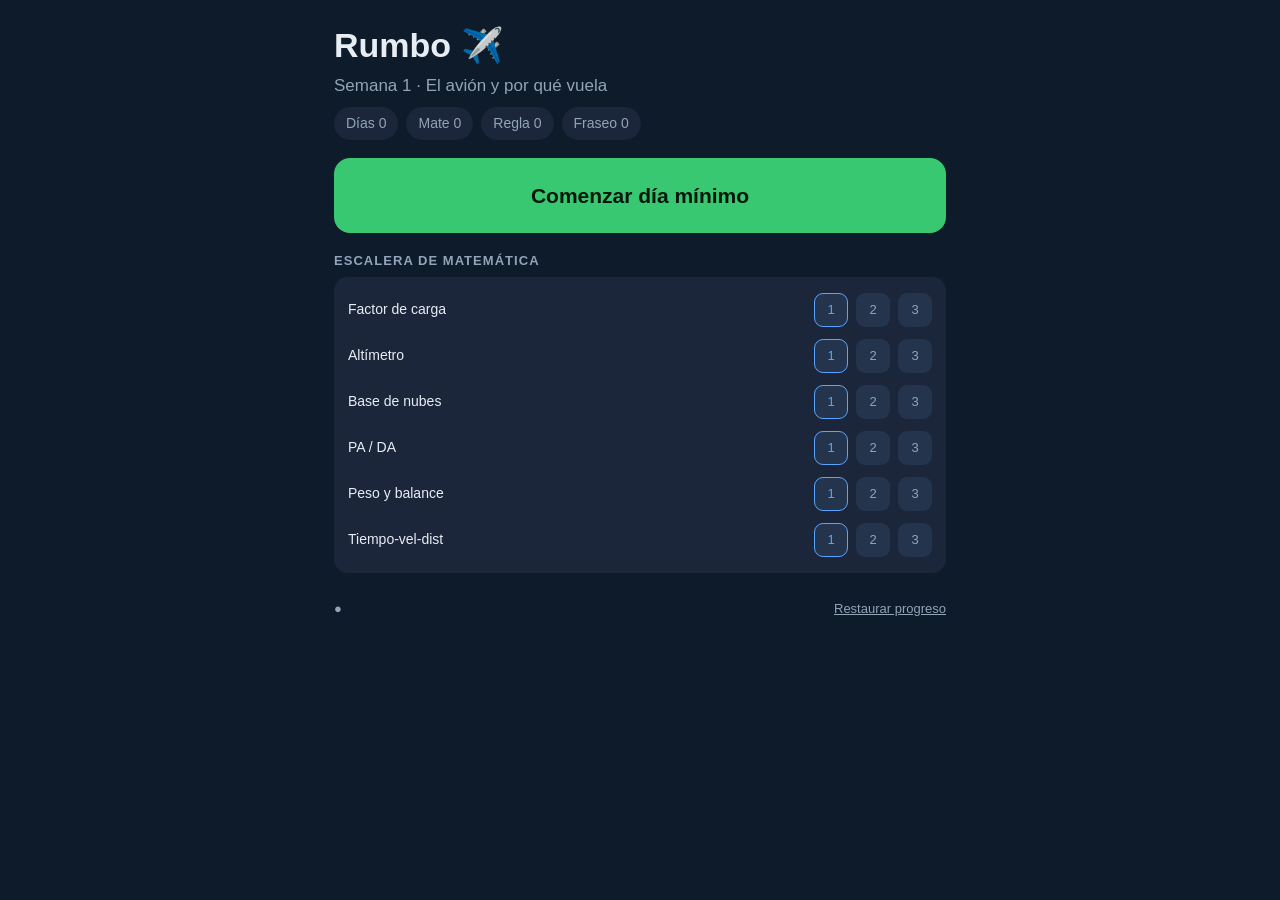
==== index.html @ 75bb9c8a "Add Rumbo v1 app implementation (deployed 2026-07-04) Co-Authored-By: Claude Fable 5 <noreply@anthro" ====
<!DOCTYPE html>
<html lang="es">
<head>
  <meta charset="utf-8">
  <meta name="viewport" content="width=device-width, initial-scale=1, viewport-fit=cover">
  <meta name="theme-color" content="#0d1b2a">
  <title>Rumbo — DGAC PPL</title>
  <link rel="manifest" href="manifest.webmanifest">
  <link rel="stylesheet" href="src/css/app.css">
  <link rel="apple-touch-icon" href="icons/icon-192.png">
</head>
<body>
  <div id="sync-banner" class="banner hidden"></div>
  <main id="app">
    <div class="card center"><p>Cargando…</p></div>
  </main>
  <script type="module" src="src/js/main.js"></script>
</body>
</html>
---- src/css/app.css ----
/* Rumbo — móvil primero, táctil, alto contraste, cero distracción (SPEC §8). */

:root {
  --bg: #0d1b2a;
  --panel: #1b263b;
  --panel-2: #24344d;
  --text: #e8edf4;
  --muted: #93a3b8;
  --accent: #57a5ff;
  --ok: #37c871;
  --bad: #ff5d5d;
  --warn: #ffb84d;
}

* { box-sizing: border-box; }
html, body { margin: 0; padding: 0; }
body {
  background: var(--bg);
  color: var(--text);
  font: 17px/1.5 -apple-system, "Segoe UI", Roboto, sans-serif;
  -webkit-tap-highlight-color: transparent;
}

#app { max-width: 640px; margin: 0 auto; padding: 12px 14px 40px; }

/* ---- banner de sync (§8: fallar fuerte, nunca en silencio) ---- */
.banner { position: sticky; top: 0; z-index: 10; display: flex; gap: 10px; align-items: center; justify-content: center; padding: 10px 14px; font-size: 14px; }
.banner.hidden { display: none; }
.banner.expired { background: var(--warn); color: #201500; }
.banner.offline { background: var(--panel-2); color: var(--muted); }
.banner button { background: #201500; color: var(--warn); border: 0; border-radius: 8px; padding: 8px 12px; font-weight: 700; }

/* ---- tarjetas y bloques ---- */
.card { background: var(--panel); border-radius: 16px; padding: 18px; margin: 14px 0; }
.card.center, .center { text-align: center; }
.question { font-size: 19px; font-weight: 600; margin: 10px 0 16px; white-space: pre-wrap; }
.note { color: var(--muted); font-size: 14px; }
.missing { color: var(--warn); }
.figure { width: 100%; border-radius: 10px; background: #fff; margin-bottom: 10px; }
.progress-line { display: flex; justify-content: space-between; color: var(--muted); font-size: 13px; letter-spacing: .04em; }

button { font: inherit; cursor: pointer; }
.primary { display: block; width: 100%; margin-top: 14px; background: var(--accent); color: #051222; border: 0; border-radius: 12px; padding: 14px; font-size: 17px; font-weight: 700; }
.primary:disabled { opacity: .35; }
.ghost { display: block; width: 100%; margin-top: 10px; background: transparent; color: var(--accent); border: 1px solid var(--accent); border-radius: 12px; padding: 12px; }
.skip { background: transparent; border: 0; color: var(--muted); font-size: 13px; text-decoration: underline; }

.option { display: block; width: 100%; text-align: left; margin: 8px 0; padding: 14px 16px; border-radius: 12px; border: 1px solid var(--panel-2); background: var(--panel-2); color: var(--text); font-size: 16px; }
.option.big { padding: 18px 16px; font-size: 17px; }
.option.correct { background: var(--ok); border-color: var(--ok); color: #04170b; font-weight: 700; }
.option.wrong { background: var(--bad); border-color: var(--bad); color: #2b0505; }
.option:disabled { opacity: .95; }

.reveal { margin-top: 14px; border-top: 1px solid var(--panel-2); padding-top: 12px; }
.reason { background: var(--panel-2); border-radius: 10px; padding: 10px 12px; font-size: 15px; }
.worked { font-family: ui-monospace, monospace; font-size: 15px; color: var(--ok); }
.formula { font-family: ui-monospace, monospace; font-size: 14px; color: var(--muted); background: var(--panel-2); border-radius: 8px; padding: 8px 10px; }
.pageref { color: var(--muted); font-size: 13px; }

.math-input { width: 100%; margin-top: 10px; padding: 14px; font-size: 22px; border-radius: 12px; border: 1px solid var(--panel-2); background: var(--bg); color: var(--text); text-align: center; }
.recall-ta, .explain-input { width: 100%; margin-top: 8px; padding: 12px; font: inherit; border-radius: 10px; border: 1px solid var(--panel-2); background: var(--bg); color: var(--text); }

.timer { font: 700 34px/1 ui-monospace, monospace; text-align: center; margin: 12px 0; }
.timer.small { font-size: 16px; margin: 0; }
.timer.done { color: var(--warn); }

/* ---- corredor de sesión ---- */
.block-header { display: flex; align-items: center; gap: 10px; padding: 8px 2px; }
.block-title { flex: 1; font-size: 14px; color: var(--muted); }
.block-timer { font: 700 16px ui-monospace, monospace; color: var(--accent); }
.block-timer.over { color: var(--warn); }
.break { border: 1px dashed var(--muted); }

/* ---- ráfaga ---- */
.rapid.flash-ok { animation: flok .4s; }
.rapid.flash-bad { animation: flbad .4s; }
@keyframes flok { 0% { background: var(--ok); } 100% { background: var(--panel); } }
@keyframes flbad { 0% { background: var(--bad); } 100% { background: var(--panel); } }

/* ---- inicio ---- */
.home-header h1 { margin: 8px 0 2px; }
.week-line { color: var(--muted); margin-bottom: 8px; }
.chips { display: flex; gap: 8px; flex-wrap: wrap; }
.chip { background: var(--panel); border-radius: 999px; padding: 6px 12px; font-size: 14px; }
.chip.cold { color: var(--muted); }
.start-btn { display: block; width: 100%; margin: 18px 0; background: var(--ok); color: #04170b; border: 0; border-radius: 16px; padding: 22px; font-size: 21px; font-weight: 800; }
.section-title { margin: 18px 0 6px; color: var(--muted); font-size: 13px; text-transform: uppercase; letter-spacing: .08em; }
.tracker { background: var(--panel); border-radius: 14px; padding: 10px 14px; }
.tracker-row { display: flex; align-items: center; gap: 8px; padding: 6px 0; }
.tracker-label { flex: 1; font-size: 14px; }
.cell { width: 34px; height: 34px; display: grid; place-items: center; border-radius: 9px; background: var(--panel-2); color: var(--muted); font-size: 13px; }
.cell.done { background: var(--ok); color: #04170b; font-weight: 800; }
.cell.next { border: 1px solid var(--accent); color: var(--accent); }
.badge-listo { text-align: center; background: var(--ok); color: #04170b; font-weight: 800; border-radius: 12px; padding: 12px; margin: 10px 0; }
.home-footer { display: flex; justify-content: space-between; align-items: center; margin-top: 26px; font-size: 13px; }
.home-footer a { color: var(--muted); }
.offline-dot { color: var(--muted); }
.offline-dot.ready { color: var(--ok); }

.cat-table { width: 100%; border-collapse: collapse; margin: 12px 0; font-size: 13px; }
.cat-table td { padding: 6px 4px; border-bottom: 1px solid var(--panel-2); }
.checklist li { margin: 10px 0; }
.explain-box { background: var(--panel-2); border-radius: 10px; padding: 10px; margin-bottom: 10px; }
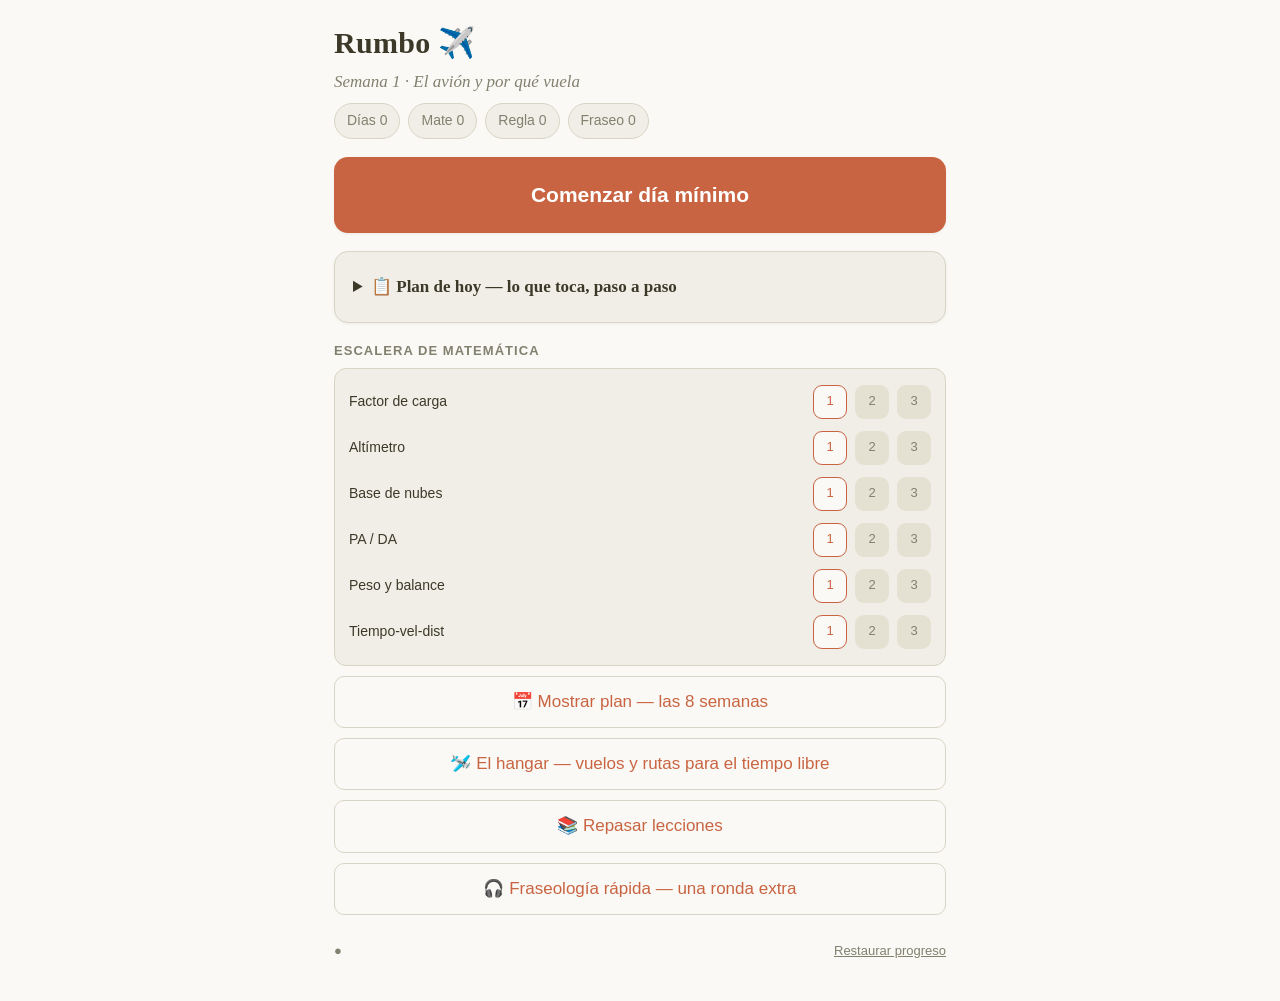
==== commit c609f838: "style: Claude design language — warm paper palette (light + warm dark), serif reading type, terracot" ====
--- a/index.html
+++ b/index.html
@@ -3,7 +3,8 @@
 <head>
   <meta charset="utf-8">
   <meta name="viewport" content="width=device-width, initial-scale=1, viewport-fit=cover">
-  <meta name="theme-color" content="#0d1b2a">
+  <meta name="theme-color" content="#faf9f5" media="(prefers-color-scheme: light)">
+  <meta name="theme-color" content="#262624" media="(prefers-color-scheme: dark)">
   <title>Rumbo — DGAC PPL</title>
   <link rel="manifest" href="manifest.webmanifest">
   <link rel="stylesheet" href="src/css/app.css">
--- a/src/css/app.css
+++ b/src/css/app.css
@@ -1,15 +1,48 @@
-/* Rumbo — móvil primero, táctil, alto contraste, cero distracción (SPEC §8). */
+/* Rumbo — móvil primero, táctil, cero distracción (SPEC §8).
+   Lenguaje visual Claude: papel cálido, acento terracota, serifa para leer.
+   Claro por defecto; oscuro cálido si el dispositivo lo pide. */
 
 :root {
-  --bg: #0d1b2a;
-  --panel: #1b263b;
-  --panel-2: #24344d;
-  --text: #e8edf4;
-  --muted: #93a3b8;
-  --accent: #57a5ff;
-  --ok: #37c871;
-  --bad: #ff5d5d;
-  --warn: #ffb84d;
+  --bg: #faf9f5;         /* crema papel */
+  --panel: #f0eee6;      /* tarjeta marfil */
+  --panel-2: #e4e1d3;    /* superficie hundida */
+  --border: #d9d5c5;
+  --text: #3d3929;       /* tinta cálida */
+  --muted: #82806f;
+  --accent: #c96442;     /* terracota */
+  --on-accent: #ffffff;
+  --ok: #5d8054;         /* verde salvia */
+  --ok-ink: #44673e;
+  --on-ok: #ffffff;
+  --bad: #b8442f;
+  --bad-ink: #a03a27;
+  --on-bad: #ffffff;
+  --warn: #d3a25f;       /* kraft */
+  --warn-ink: #8a5a1e;
+  --on-warn: #33230c;
+  --shadow: 0 1px 3px rgba(61, 57, 41, .07);
+  --serif: "Iowan Old Style", "Palatino Linotype", Palatino, Georgia, "Times New Roman", serif;
+  --sans: -apple-system, "Segoe UI", Roboto, sans-serif;
+}
+
+@media (prefers-color-scheme: dark) {
+  :root {
+    --bg: #262624;
+    --panel: #30302e;
+    --panel-2: #3d3c38;
+    --border: #4a4841;
+    --text: #ece9e0;
+    --muted: #a8a49b;
+    --accent: #d97757;
+    --ok: #5e8a5b;
+    --ok-ink: #9cc29a;
+    --bad: #c0564a;
+    --bad-ink: #e08c82;
+    --warn: #c99a76;
+    --warn-ink: #e0b590;
+    --on-warn: #2b1d0f;
+    --shadow: none;
+  }
 }
 
 * { box-sizing: border-box; }
@@ -17,58 +50,62 @@
 body {
   background: var(--bg);
   color: var(--text);
-  font: 17px/1.5 -apple-system, "Segoe UI", Roboto, sans-serif;
+  font: 17px/1.55 var(--sans);
   -webkit-tap-highlight-color: transparent;
 }
+
+h1, h2, h3, h4 { font-family: var(--serif); font-weight: 600; letter-spacing: .01em; }
+.question, .lesson-body, .md, .check-q, .recall-ta { font-family: var(--serif); }
 
 #app { max-width: 640px; margin: 0 auto; padding: 12px 14px 40px; }
 
 /* ---- banner de sync (§8: fallar fuerte, nunca en silencio) ---- */
 .banner { position: sticky; top: 0; z-index: 10; display: flex; gap: 10px; align-items: center; justify-content: center; padding: 10px 14px; font-size: 14px; }
 .banner.hidden { display: none; }
-.banner.expired { background: var(--warn); color: #201500; }
+.banner.expired { background: var(--warn); color: var(--on-warn); }
 .banner.offline { background: var(--panel-2); color: var(--muted); }
-.banner button { background: #201500; color: var(--warn); border: 0; border-radius: 8px; padding: 8px 12px; font-weight: 700; }
+.banner button { background: var(--text); color: var(--bg); border: 0; border-radius: 8px; padding: 8px 12px; font-weight: 700; }
 
 /* ---- tarjetas y bloques ---- */
-.card { background: var(--panel); border-radius: 16px; padding: 18px; margin: 14px 0; }
+.card { background: var(--panel); border: 1px solid var(--border); border-radius: 14px; padding: 18px; margin: 14px 0; box-shadow: var(--shadow); }
 .card.center, .center { text-align: center; }
 .question { font-size: 19px; font-weight: 600; margin: 10px 0 16px; white-space: pre-wrap; }
 .note { color: var(--muted); font-size: 14px; }
-.missing { color: var(--warn); }
-.figure { width: 100%; border-radius: 10px; background: #fff; margin-bottom: 10px; }
+.missing { color: var(--warn-ink); }
+.figure { width: 100%; border-radius: 10px; background: #fff; margin-bottom: 10px; border: 1px solid var(--border); }
 .progress-line { display: flex; justify-content: space-between; color: var(--muted); font-size: 13px; letter-spacing: .04em; }
 
 button { font: inherit; cursor: pointer; }
-.primary { display: block; width: 100%; margin-top: 14px; background: var(--accent); color: #051222; border: 0; border-radius: 12px; padding: 14px; font-size: 17px; font-weight: 700; }
-.primary:disabled { opacity: .35; }
-.ghost { display: block; width: 100%; margin-top: 10px; background: transparent; color: var(--accent); border: 1px solid var(--accent); border-radius: 12px; padding: 12px; }
+.primary { display: block; width: 100%; margin-top: 14px; background: var(--accent); color: var(--on-accent); border: 0; border-radius: 10px; padding: 14px; font-size: 17px; font-weight: 700; }
+.primary:disabled { opacity: .4; }
+.ghost { display: block; width: 100%; margin-top: 10px; background: transparent; color: var(--accent); border: 1px solid var(--border); border-radius: 10px; padding: 12px; }
 .skip { background: transparent; border: 0; color: var(--muted); font-size: 13px; text-decoration: underline; }
 
-.option { display: block; width: 100%; text-align: left; margin: 8px 0; padding: 14px 16px; border-radius: 12px; border: 1px solid var(--panel-2); background: var(--panel-2); color: var(--text); font-size: 16px; }
+.option { display: block; width: 100%; text-align: left; margin: 8px 0; padding: 14px 16px; border-radius: 10px; border: 1px solid var(--border); background: var(--bg); color: var(--text); font-size: 16px; }
 .option.big { padding: 18px 16px; font-size: 17px; }
-.option.correct { background: var(--ok); border-color: var(--ok); color: #04170b; font-weight: 700; }
-.option.wrong { background: var(--bad); border-color: var(--bad); color: #2b0505; }
+.option.correct { background: var(--ok); border-color: var(--ok); color: var(--on-ok); font-weight: 700; }
+.option.wrong { background: var(--bad); border-color: var(--bad); color: var(--on-bad); }
 .option:disabled { opacity: .95; }
 
-.reveal { margin-top: 14px; border-top: 1px solid var(--panel-2); padding-top: 12px; }
+.reveal { margin-top: 14px; border-top: 1px solid var(--border); padding-top: 12px; }
 .reason { background: var(--panel-2); border-radius: 10px; padding: 10px 12px; font-size: 15px; }
-.worked { font-family: ui-monospace, monospace; font-size: 15px; color: var(--ok); }
+.worked { font-family: ui-monospace, monospace; font-size: 15px; color: var(--ok-ink); }
 .formula { font-family: ui-monospace, monospace; font-size: 14px; color: var(--muted); background: var(--panel-2); border-radius: 8px; padding: 8px 10px; }
 .pageref { color: var(--muted); font-size: 13px; }
 
-.math-input { width: 100%; margin-top: 10px; padding: 14px; font-size: 22px; border-radius: 12px; border: 1px solid var(--panel-2); background: var(--bg); color: var(--text); text-align: center; }
-.recall-ta, .explain-input { width: 100%; margin-top: 8px; padding: 12px; font: inherit; border-radius: 10px; border: 1px solid var(--panel-2); background: var(--bg); color: var(--text); }
+.math-input { width: 100%; margin-top: 10px; padding: 14px; font-size: 22px; border-radius: 10px; border: 1px solid var(--border); background: var(--bg); color: var(--text); text-align: center; }
+.recall-ta, .explain-input { width: 100%; margin-top: 8px; padding: 12px; font: inherit; border-radius: 10px; border: 1px solid var(--border); background: var(--bg); color: var(--text); }
+.recall-ta { font-size: 17px; line-height: 1.55; }
 
 .timer { font: 700 34px/1 ui-monospace, monospace; text-align: center; margin: 12px 0; }
 .timer.small { font-size: 16px; margin: 0; }
-.timer.done { color: var(--warn); }
+.timer.done { color: var(--warn-ink); }
 
 /* ---- corredor de sesión ---- */
 .block-header { display: flex; align-items: center; gap: 10px; padding: 8px 2px; }
 .block-title { flex: 1; font-size: 14px; color: var(--muted); }
 .block-timer { font: 700 16px ui-monospace, monospace; color: var(--accent); }
-.block-timer.over { color: var(--warn); }
+.block-timer.over { color: var(--warn-ink); }
 .break { border: 1px dashed var(--muted); }
 
 /* ---- ráfaga ---- */
@@ -78,26 +115,101 @@
 @keyframes flbad { 0% { background: var(--bad); } 100% { background: var(--panel); } }
 
 /* ---- inicio ---- */
-.home-header h1 { margin: 8px 0 2px; }
-.week-line { color: var(--muted); margin-bottom: 8px; }
+.home-header h1 { margin: 8px 0 2px; font-size: 30px; }
+.week-line { color: var(--muted); margin-bottom: 8px; font-family: var(--serif); font-style: italic; }
 .chips { display: flex; gap: 8px; flex-wrap: wrap; }
-.chip { background: var(--panel); border-radius: 999px; padding: 6px 12px; font-size: 14px; }
+.chip { background: var(--panel); border: 1px solid var(--border); border-radius: 999px; padding: 6px 12px; font-size: 14px; }
 .chip.cold { color: var(--muted); }
-.start-btn { display: block; width: 100%; margin: 18px 0; background: var(--ok); color: #04170b; border: 0; border-radius: 16px; padding: 22px; font-size: 21px; font-weight: 800; }
-.section-title { margin: 18px 0 6px; color: var(--muted); font-size: 13px; text-transform: uppercase; letter-spacing: .08em; }
-.tracker { background: var(--panel); border-radius: 14px; padding: 10px 14px; }
+.start-btn { display: block; width: 100%; margin: 18px 0; background: var(--accent); color: var(--on-accent); border: 0; border-radius: 14px; padding: 22px; font-size: 21px; font-weight: 800; box-shadow: var(--shadow); }
+.section-title { margin: 18px 0 6px; color: var(--muted); font-size: 13px; text-transform: uppercase; letter-spacing: .08em; font-family: var(--sans); }
+.tracker { background: var(--panel); border: 1px solid var(--border); border-radius: 12px; padding: 10px 14px; }
 .tracker-row { display: flex; align-items: center; gap: 8px; padding: 6px 0; }
 .tracker-label { flex: 1; font-size: 14px; }
 .cell { width: 34px; height: 34px; display: grid; place-items: center; border-radius: 9px; background: var(--panel-2); color: var(--muted); font-size: 13px; }
-.cell.done { background: var(--ok); color: #04170b; font-weight: 800; }
-.cell.next { border: 1px solid var(--accent); color: var(--accent); }
-.badge-listo { text-align: center; background: var(--ok); color: #04170b; font-weight: 800; border-radius: 12px; padding: 12px; margin: 10px 0; }
+.cell.done { background: var(--ok); color: var(--on-ok); font-weight: 800; }
+.cell.next { border: 1px solid var(--accent); color: var(--accent); background: var(--bg); }
+.badge-listo { text-align: center; background: var(--ok); color: var(--on-ok); font-weight: 800; border-radius: 12px; padding: 12px; margin: 10px 0; }
 .home-footer { display: flex; justify-content: space-between; align-items: center; margin-top: 26px; font-size: 13px; }
 .home-footer a { color: var(--muted); }
 .offline-dot { color: var(--muted); }
-.offline-dot.ready { color: var(--ok); }
+.offline-dot.ready { color: var(--ok-ink); }
 
 .cat-table { width: 100%; border-collapse: collapse; margin: 12px 0; font-size: 13px; }
-.cat-table td { padding: 6px 4px; border-bottom: 1px solid var(--panel-2); }
+.cat-table td { padding: 6px 4px; border-bottom: 1px solid var(--border); }
 .checklist li { margin: 10px 0; }
 .explain-box { background: var(--panel-2); border-radius: 10px; padding: 10px; margin-bottom: 10px; }
+
+/* ---- lecciones (§5.8) ---- */
+.lesson-dots { display: flex; gap: 6px; justify-content: center; margin-bottom: 10px; flex-wrap: wrap; }
+.dot { width: 10px; height: 10px; border-radius: 50%; background: var(--panel-2); border: 1px solid var(--border); }
+.dot.done { background: var(--ok); border-color: var(--ok); }
+.dot.now { background: var(--accent); border-color: var(--accent); box-shadow: 0 0 0 3px color-mix(in srgb, var(--accent) 25%, transparent); }
+.lesson-kicker { color: var(--muted); font-size: 12px; text-transform: uppercase; letter-spacing: .06em; margin: 0; font-family: var(--sans); }
+.lesson-title { margin: 4px 0 12px; font-size: 24px; }
+.lesson-body { font-size: 17.5px; }
+.lesson-body .md p { margin: 10px 0; }
+.lesson-body .md li { margin: 6px 0; }
+.lesson-diagram { margin: 16px 0; text-align: center; background: var(--bg); border: 1px solid var(--border); border-radius: 12px; padding: 12px 8px 6px; }
+.lesson-diagram figcaption { margin-top: 4px; }
+.diagram-svg svg { width: 100%; height: auto; max-height: 340px; }
+.lesson-table { width: 100%; border-collapse: collapse; font-size: 14px; margin: 10px 0; font-family: var(--sans); }
+.lesson-table th { text-align: left; color: var(--muted); border-bottom: 1.5px solid var(--muted); padding: 6px 8px; }
+.lesson-table td { padding: 6px 8px; border-bottom: 1px solid var(--border); }
+.table-scroll { overflow-x: auto; }
+
+.callout { border-radius: 12px; padding: 12px 14px; margin: 14px 0; background: var(--panel-2); border-left: 4px solid var(--accent); }
+.callout-title { font-weight: 800; font-size: 13px; letter-spacing: .04em; margin-bottom: 6px; font-family: var(--sans); }
+.callout-clave { border-left-color: var(--accent); }
+.callout-ojo { border-left-color: var(--bad); }
+.callout-memoria { border-left-color: var(--warn); }
+.callout-examen { border-left-color: var(--ok); }
+.callout .md p { margin: 4px 0; }
+
+.check-box { margin: 16px 0; padding: 12px; border: 1px dashed var(--muted); border-radius: 12px; background: var(--panel); }
+.check-q { font-weight: 700; margin: 2px 0 8px; }
+.notebook-card { border-left-color: var(--warn); }
+.notebook-card.done { opacity: .75; }
+.notebook-btn { margin-top: 8px; }
+.guided-launch { border-left-color: var(--ok); }
+
+/* ---- resolución guiada ---- */
+.guided-step-label { font-weight: 700; margin: 12px 0 4px; }
+.guided-done { border-left: 3px solid var(--border); padding-left: 10px; margin: 10px 0; }
+.guided-done .worked { margin: 4px 0; color: var(--muted); }
+
+/* ---- widgets ---- */
+.widget-box { background: var(--bg); border: 1px solid var(--border); border-radius: 12px; padding: 12px; margin: 14px 0; }
+.widget-box svg { width: 100%; height: auto; }
+.widget-slider { width: 100%; margin: 10px 0; accent-color: var(--accent); }
+.widget-btnrow { display: flex; gap: 8px; margin: 8px 0; }
+.widget-btn { flex: 1; padding: 10px 6px; border-radius: 10px; border: 1px solid var(--border); background: var(--panel); color: var(--text); font-size: 14px; }
+.widget-btn.active { border-color: var(--accent); color: var(--accent); font-weight: 700; background: var(--bg); }
+
+/* ---- logros (§5.9) ---- */
+.badge-shelf { display: flex; flex-wrap: wrap; gap: 8px; margin: 6px 0 2px; }
+.badge-chip { background: var(--panel); border: 1px solid var(--border); border-radius: 999px; padding: 7px 12px; font-size: 13px; }
+.badge-new { background: var(--ok); color: var(--on-ok); font-weight: 700; border-radius: 12px; padding: 12px; margin: 10px 0; animation: badgein .5s; }
+@keyframes badgein { from { transform: scale(.9); opacity: 0; } to { transform: scale(1); opacity: 1; } }
+
+.celebrate-flash { position: fixed; top: 22%; left: 50%; transform: translateX(-50%); background: var(--ok); color: var(--on-ok); font-weight: 800; font-size: 20px; padding: 14px 22px; border-radius: 999px; z-index: 40; animation: celebrate 1.1s forwards; pointer-events: none; box-shadow: 0 4px 16px rgba(61, 57, 41, .25); }
+@keyframes celebrate { 0% { transform: translateX(-50%) scale(.6); opacity: 0; } 15% { transform: translateX(-50%) scale(1.08); opacity: 1; } 75% { opacity: 1; } 100% { transform: translateX(-50%) scale(1); opacity: 0; } }
+
+.tracker-reps { display: block; color: var(--muted); font-size: 11px; }
+
+/* ---- plan de hoy + checks aparte + videos + receta ---- */
+.plan-hoy summary { cursor: pointer; font-weight: 700; padding: 4px 0; font-family: var(--serif); }
+.plan-session { color: var(--muted); font-size: 12px; text-transform: uppercase; letter-spacing: .06em; margin: 12px 0 4px; }
+.plan-item { margin: 4px 0; font-size: 15px; }
+.plan-item.done { color: var(--muted); }
+.plan-item.now { color: var(--accent); font-weight: 700; }
+.check-intro { font-weight: 700; color: var(--accent); font-family: var(--serif); }
+.video-link { display: block; text-decoration: none; color: var(--text); }
+.recipe-box { background: var(--bg); border: 1px solid var(--border); border-radius: 10px; padding: 10px 12px; margin: 10px 0; }
+.recipe-box .worked { margin: 6px 0; }
+
+/* ---- vista del plan de 8 semanas / hangar ---- */
+.plan-week, .plan-day-row { display: block; }
+.plan-week-title { display: block; font-weight: 700; font-family: var(--serif); }
+.plan-week-sub { display: block; color: var(--muted); font-size: 13px; margin-top: 2px; }
+.plan-week.now { border-color: var(--accent); background: var(--panel); }
+.plan-week.past { opacity: .7; }
